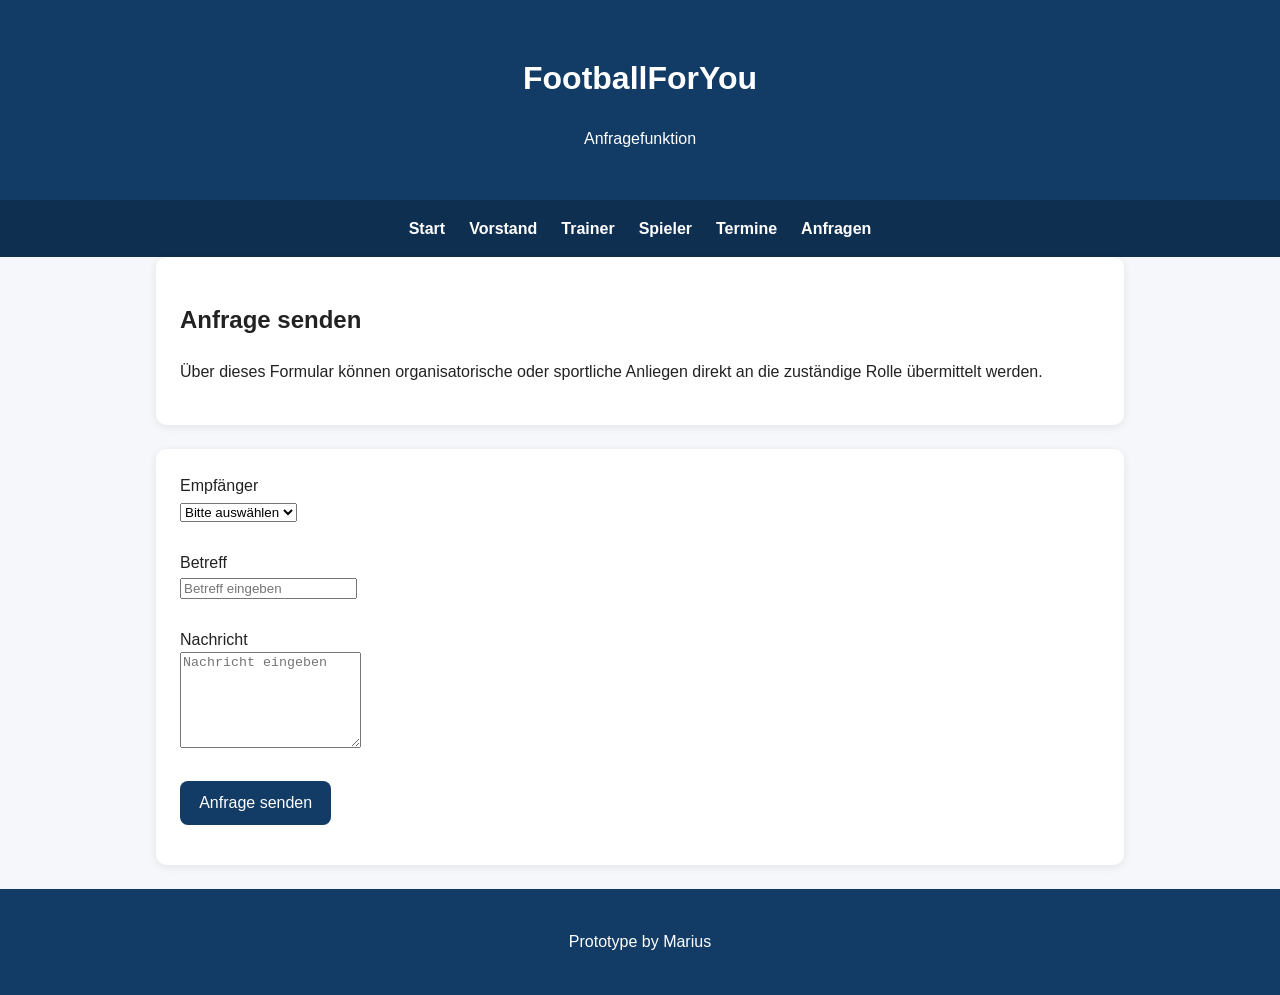
==== anfragen.html @ e30ce950 "Update anfragen.html" ====
<!DOCTYPE html>
<html lang="de">
<head>
  <meta charset="UTF-8" />
  <meta name="viewport" content="width=device-width, initial-scale=1.0" />
  <title>FootballForYou – Anfragen</title>
  <link rel="stylesheet" href="style.css" />
</head>
<body>
  <header class="site-header">
    <div class="container">
      <h1>FootballForYou</h1>
      <p>Anfragefunktion</p>
    </div>
  </header>

  <nav class="main-nav">
    <div class="container nav-container">
      <a href="index.html">Start</a>
      <a href="vorstand.html">Vorstand</a>
      <a href="trainer.html">Trainer</a>
      <a href="spieler.html">Spieler</a>
      <a href="termine.html">Termine</a>
      <a href="anfragen.html">Anfragen</a>
    </div>
  </nav>

  <main class="container">
    <section class="content-box">
      <h2>Anfrage senden</h2>
      <p>
        Über dieses Formular können organisatorische oder sportliche Anliegen direkt
        an die zuständige Rolle übermittelt werden.
      </p>
    </section>

    <section class="content-box">
      <form id="requestForm">
        <label for="empfaenger">Empfänger</label><br />
        <select id="empfaenger" name="empfaenger">
          <option value="">Bitte auswählen</option>
          <option value="vorstand">Vorstand</option>
          <option value="trainer">Trainer</option>
        </select>

        <br /><br />

        <label for="betreff">Betreff</label><br />
        <input type="text" id="betreff" name="betreff" placeholder="Betreff eingeben" />

        <br /><br />

        <label for="nachricht">Nachricht</label><br />
        <textarea
          id="nachricht"
          name="nachricht"
          rows="6"
          placeholder="Nachricht eingeben"
        ></textarea>

        <br /><br />

        <button type="button" onclick="submitRequest()">Anfrage senden</button>
        <p id="formMessage"></p>
      </form>
    </section>
  </main>

  <footer class="site-footer">
    <div class="container">
      <p>Prototype by Marius</p>
    </div>
  </footer>

  <script src="script.js"></script>
</body>
</html>
---- style.css ----
* {
  box-sizing: border-box;
}

body {
  font-family: Arial, sans-serif;
  margin: 0;
  line-height: 1.6;
  background-color: #f5f7fa;
  color: #222;
}

.container {
  width: 100%;
  max-width: 1000px;
  margin: 0 auto;
  padding: 0 1rem;
}

.site-header {
  background-color: #123b66;
  color: white;
  padding: 2rem 0;
  text-align: center;
}

.main-nav {
  background-color: #0f2f50;
}

.nav-container {
  display: flex;
  justify-content: center;
  gap: 1.5rem;
  padding: 1rem;
  flex-wrap: wrap;
}

.main-nav a {
  color: white;
  text-decoration: none;
  font-weight: bold;
}

main {
  padding-top: 2rem;
  padding-bottom: 2rem;
}

.content-box {
  background: white;
  margin-bottom: 1.5rem;
  padding: 1.5rem;
  border-radius: 10px;
  box-shadow: 0 2px 8px rgba(0, 0, 0, 0.08);
}

button {
  background-color: #123b66;
  color: white;
  border: none;
  padding: 0.8rem 1.2rem;
  border-radius: 8px;
  cursor: pointer;
  font-size: 1rem;
}

button:hover {
  opacity: 0.9;
}

.card-container {
  display: grid;
  grid-template-columns: repeat(3, 1fr);
  gap: 1rem;
}

.card {
  background-color: #eef3f8;
  padding: 1rem;
  border-radius: 10px;
}

.site-footer {
  text-align: center;
  padding: 1.5rem 0;
  background-color: #123b66;
  color: white;
}

@media (max-width: 768px) {
  .site-header {
    padding: 1.5rem 0;
  }

  .site-header h1 {
    font-size: 1.8rem;
  }

  .nav-container {
    flex-direction: column;
    align-items: center;
    gap: 0.75rem;
  }

  .content-box {
    padding: 1rem;
  }

  .card-container {
    grid-template-columns: 1fr;
  }

  button {
    width: 100%;
  }
}
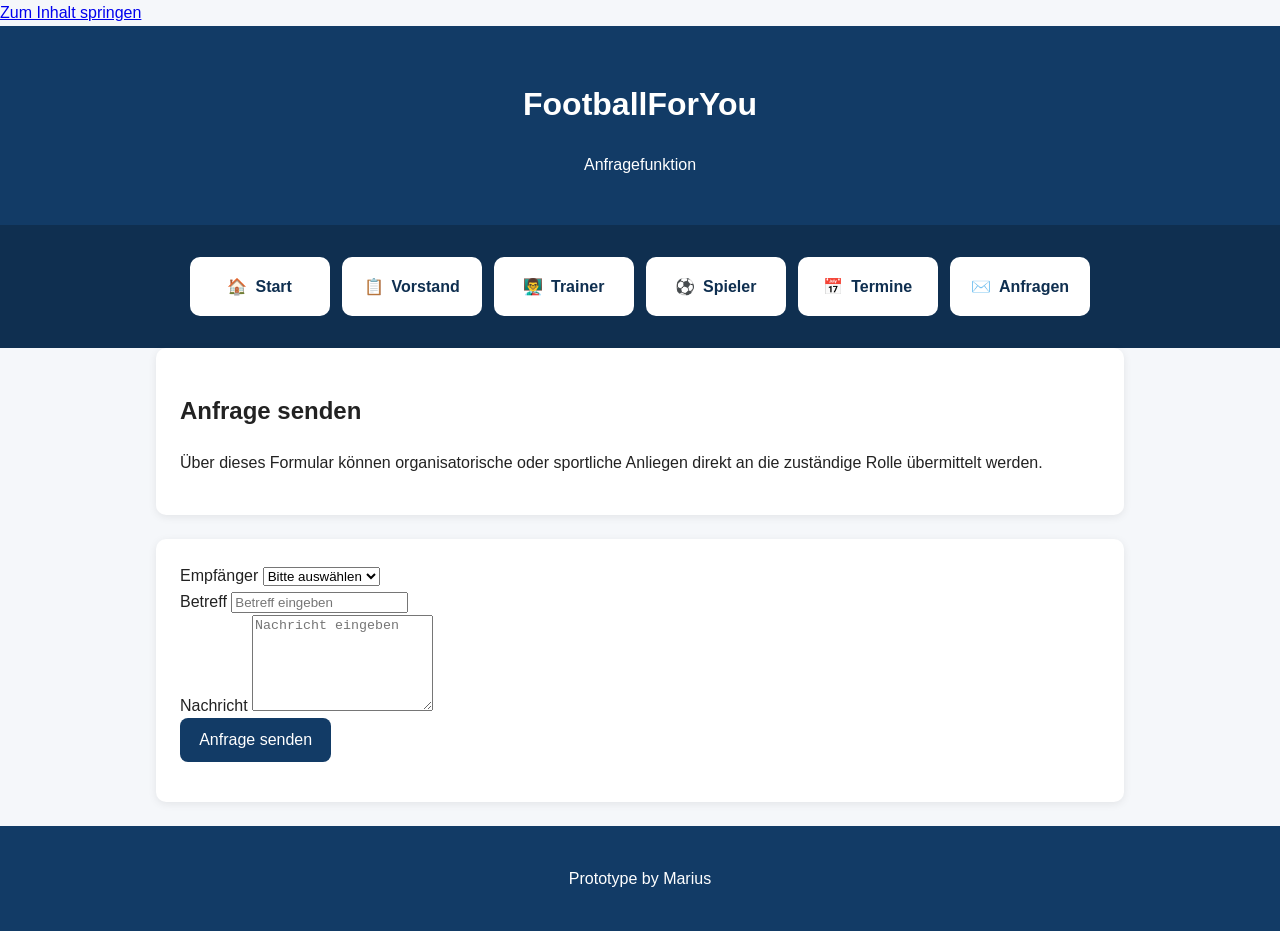
==== commit 3d8fb3b3: "Update anfragen.html" ====
--- a/anfragen.html
+++ b/anfragen.html
@@ -7,6 +7,8 @@
   <link rel="stylesheet" href="style.css" />
 </head>
 <body>
+  <a class="skip-link" href="#main-content">Zum Inhalt springen</a>
+
   <header class="site-header">
     <div class="container">
       <h1>FootballForYou</h1>
@@ -14,54 +16,59 @@
     </div>
   </header>
 
-  <nav class="main-nav">
+  <nav class="main-nav" aria-label="Hauptnavigation">
     <div class="container nav-container">
-      <a href="index.html">Start</a>
-      <a href="vorstand.html">Vorstand</a>
-      <a href="trainer.html">Trainer</a>
-      <a href="spieler.html">Spieler</a>
-      <a href="termine.html">Termine</a>
-      <a href="anfragen.html">Anfragen</a>
+      <a href="index.html" class="nav-button">🏠 <span>Start</span></a>
+      <a href="vorstand.html" class="nav-button">📋 <span>Vorstand</span></a>
+      <a href="trainer.html" class="nav-button">👨‍🏫 <span>Trainer</span></a>
+      <a href="spieler.html" class="nav-button">⚽ <span>Spieler</span></a>
+      <a href="termine.html" class="nav-button">📅 <span>Termine</span></a>
+      <a href="anfragen.html" class="nav-button active">✉️ <span>Anfragen</span></a>
     </div>
   </nav>
 
-  <main class="container">
+  <main id="main-content" class="container">
     <section class="content-box">
       <h2>Anfrage senden</h2>
       <p>
-        Über dieses Formular können organisatorische oder sportliche Anliegen direkt
-        an die zuständige Rolle übermittelt werden.
+        Über dieses Formular können organisatorische oder sportliche Anliegen
+        direkt an die zuständige Rolle übermittelt werden.
       </p>
     </section>
 
     <section class="content-box">
-      <form id="requestForm">
-        <label for="empfaenger">Empfänger</label><br />
-        <select id="empfaenger" name="empfaenger">
-          <option value="">Bitte auswählen</option>
-          <option value="vorstand">Vorstand</option>
-          <option value="trainer">Trainer</option>
-        </select>
+      <form id="requestForm" class="request-form" novalidate>
+        <div class="form-group">
+          <label for="empfaenger">Empfänger</label>
+          <select id="empfaenger" name="empfaenger">
+            <option value="">Bitte auswählen</option>
+            <option value="vorstand">Vorstand</option>
+            <option value="trainer">Trainer</option>
+          </select>
+        </div>
 
-        <br /><br />
+        <div class="form-group">
+          <label for="betreff">Betreff</label>
+          <input
+            type="text"
+            id="betreff"
+            name="betreff"
+            placeholder="Betreff eingeben"
+          />
+        </div>
 
-        <label for="betreff">Betreff</label><br />
-        <input type="text" id="betreff" name="betreff" placeholder="Betreff eingeben" />
-
-        <br /><br />
-
-        <label for="nachricht">Nachricht</label><br />
-        <textarea
-          id="nachricht"
-          name="nachricht"
-          rows="6"
-          placeholder="Nachricht eingeben"
-        ></textarea>
-
-        <br /><br />
+        <div class="form-group">
+          <label for="nachricht">Nachricht</label>
+          <textarea
+            id="nachricht"
+            name="nachricht"
+            rows="6"
+            placeholder="Nachricht eingeben"
+          ></textarea>
+        </div>
 
         <button type="button" onclick="submitRequest()">Anfrage senden</button>
-        <p id="formMessage"></p>
+        <p id="formMessage" class="info-message" aria-live="polite"></p>
       </form>
     </section>
   </main>
--- a/style.css
+++ b/style.css
@@ -26,20 +26,41 @@
 
 .main-nav {
   background-color: #0f2f50;
+  padding: 1rem 0;
 }
 
 .nav-container {
   display: flex;
   justify-content: center;
-  gap: 1.5rem;
+  gap: 0.75rem;
   padding: 1rem;
   flex-wrap: wrap;
 }
 
-.main-nav a {
-  color: white;
+.nav-button {
+  display: flex;
+  align-items: center;
+  gap: 0.5rem;
+  background-color: #ffffff;
+  color: #0f2f50;
   text-decoration: none;
   font-weight: bold;
+  padding: 0.9rem 1.2rem;
+  border-radius: 10px;
+  min-width: 140px;
+  justify-content: center;
+  border: 2px solid transparent;
+  transition: 0.2s ease;
+}
+
+.nav-button:hover {
+  background-color: #eaf1f8;
+  border-color: #123b66;
+}
+
+.nav-button:focus {
+  outline: 3px solid #ffbf47;
+  outline-offset: 2px;
 }
 
 main {
@@ -99,8 +120,12 @@
 
   .nav-container {
     flex-direction: column;
-    align-items: center;
+    align-items: stretch;
     gap: 0.75rem;
+  }
+
+  .nav-button {
+    width: 100%;
   }
 
   .content-box {
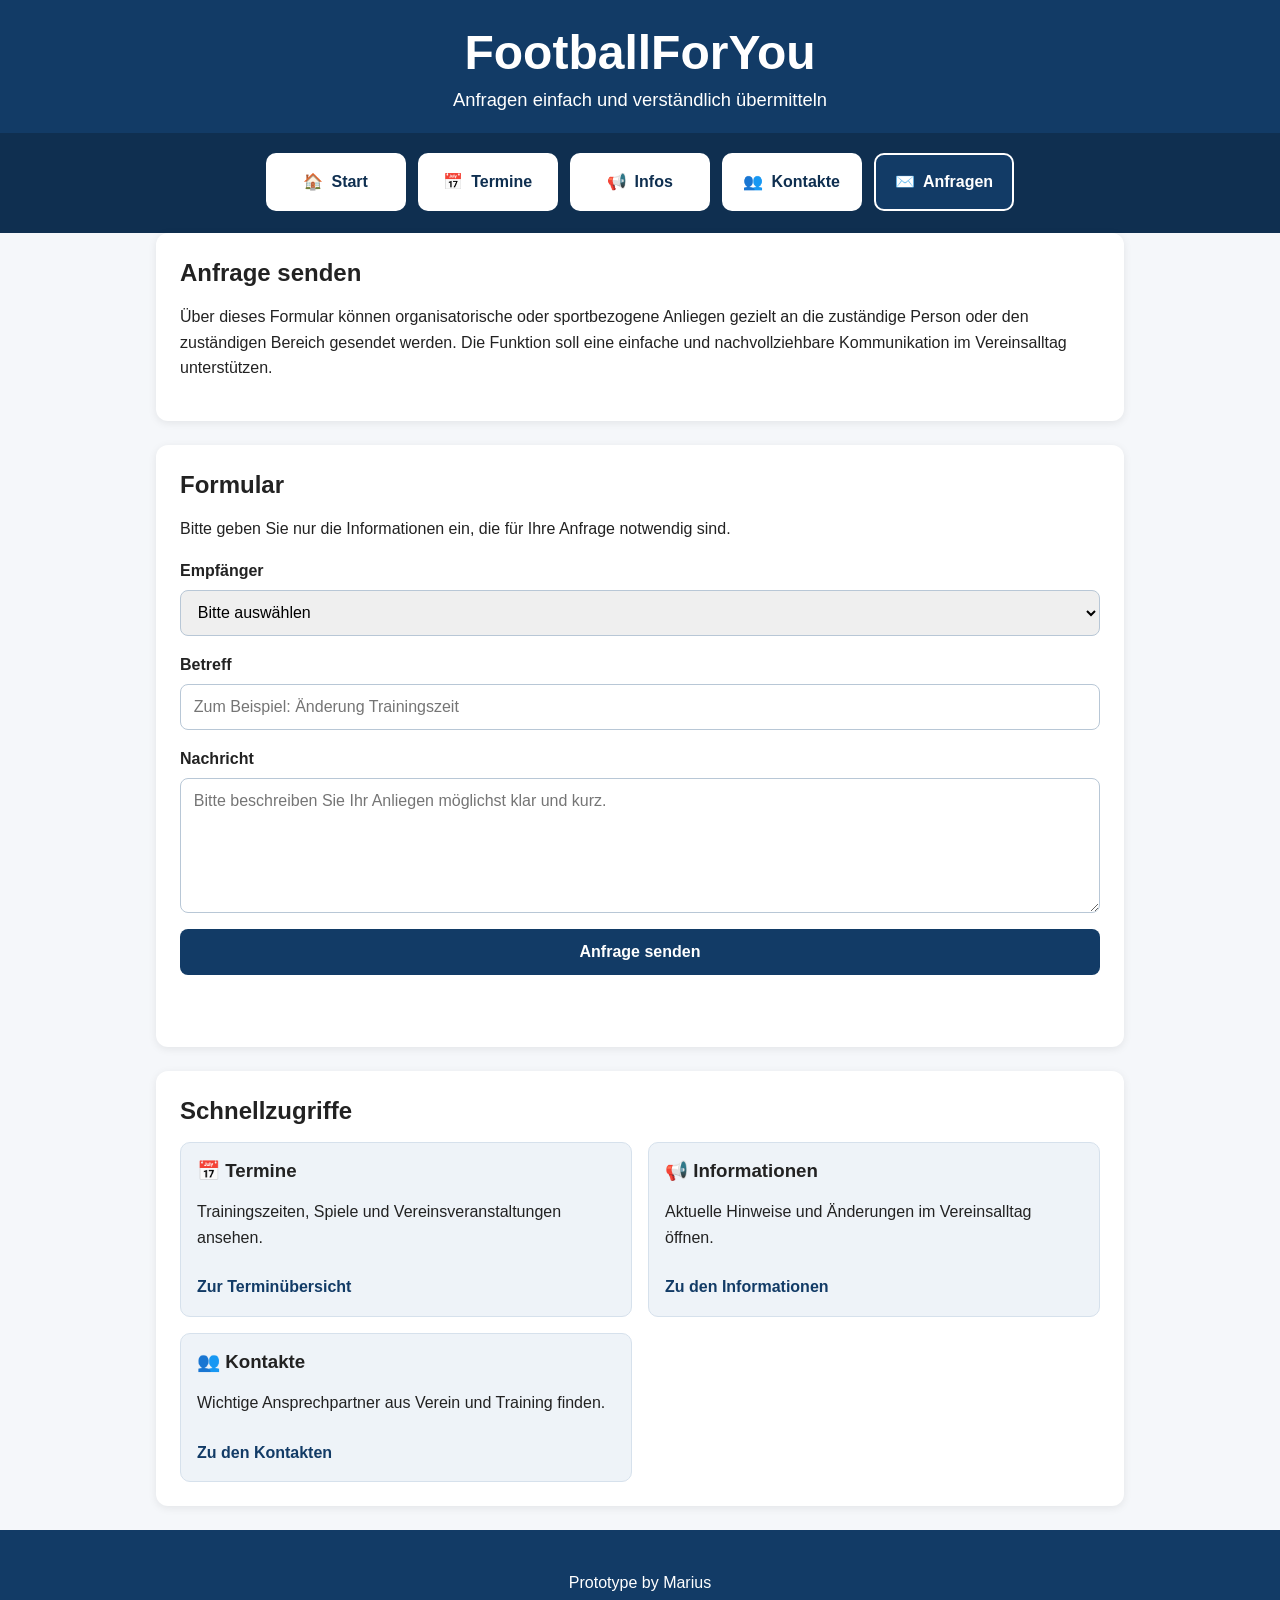
==== commit e63cb41d: "Update anfragen.html" ====
--- a/anfragen.html
+++ b/anfragen.html
@@ -12,17 +12,16 @@
   <header class="site-header">
     <div class="container">
       <h1>FootballForYou</h1>
-      <p>Anfragefunktion</p>
+      <p>Anfragen einfach und verständlich übermitteln</p>
     </div>
   </header>
 
   <nav class="main-nav" aria-label="Hauptnavigation">
     <div class="container nav-container">
       <a href="index.html" class="nav-button">🏠 <span>Start</span></a>
-      <a href="vorstand.html" class="nav-button">📋 <span>Vorstand</span></a>
-      <a href="trainer.html" class="nav-button">👨‍🏫 <span>Trainer</span></a>
-      <a href="spieler.html" class="nav-button">⚽ <span>Spieler</span></a>
       <a href="termine.html" class="nav-button">📅 <span>Termine</span></a>
+      <a href="infos.html" class="nav-button">📢 <span>Infos</span></a>
+      <a href="kontakte.html" class="nav-button">👥 <span>Kontakte</span></a>
       <a href="anfragen.html" class="nav-button active">✉️ <span>Anfragen</span></a>
     </div>
   </nav>
@@ -31,12 +30,19 @@
     <section class="content-box">
       <h2>Anfrage senden</h2>
       <p>
-        Über dieses Formular können organisatorische oder sportliche Anliegen
-        direkt an die zuständige Rolle übermittelt werden.
+        Über dieses Formular können organisatorische oder sportbezogene Anliegen
+        gezielt an die zuständige Person oder den zuständigen Bereich gesendet werden.
+        Die Funktion soll eine einfache und nachvollziehbare Kommunikation im
+        Vereinsalltag unterstützen.
       </p>
     </section>
 
     <section class="content-box">
+      <h2>Formular</h2>
+      <p>
+        Bitte geben Sie nur die Informationen ein, die für Ihre Anfrage notwendig sind.
+      </p>
+
       <form id="requestForm" class="request-form" novalidate>
         <div class="form-group">
           <label for="empfaenger">Empfänger</label>
@@ -53,7 +59,7 @@
             type="text"
             id="betreff"
             name="betreff"
-            placeholder="Betreff eingeben"
+            placeholder="Zum Beispiel: Änderung Trainingszeit"
           />
         </div>
 
@@ -63,13 +69,34 @@
             id="nachricht"
             name="nachricht"
             rows="6"
-            placeholder="Nachricht eingeben"
+            placeholder="Bitte beschreiben Sie Ihr Anliegen möglichst klar und kurz."
           ></textarea>
         </div>
 
         <button type="button" onclick="submitRequest()">Anfrage senden</button>
         <p id="formMessage" class="info-message" aria-live="polite"></p>
       </form>
+    </section>
+
+    <section class="content-box">
+      <h2>Schnellzugriffe</h2>
+      <div class="card-container">
+        <div class="card">
+          <h3>📅 Termine</h3>
+          <p>Trainingszeiten, Spiele und Vereinsveranstaltungen ansehen.</p>
+          <a class="inline-link" href="termine.html">Zur Terminübersicht</a>
+        </div>
+        <div class="card">
+          <h3>📢 Informationen</h3>
+          <p>Aktuelle Hinweise und Änderungen im Vereinsalltag öffnen.</p>
+          <a class="inline-link" href="infos.html">Zu den Informationen</a>
+        </div>
+        <div class="card">
+          <h3>👥 Kontakte</h3>
+          <p>Wichtige Ansprechpartner aus Verein und Training finden.</p>
+          <a class="inline-link" href="kontakte.html">Zu den Kontakten</a>
+        </div>
+      </div>
     </section>
   </main>
 
--- a/style.css
+++ b/style.css
@@ -17,27 +17,59 @@
   padding: 0 1rem;
 }
 
+.skip-link {
+  position: absolute;
+  left: -9999px;
+  top: auto;
+}
+
+.skip-link:focus {
+  left: 1rem;
+  top: 1rem;
+  background: #ffbf47;
+  color: #000;
+  padding: 0.75rem 1rem;
+  border-radius: 8px;
+  z-index: 1000;
+  text-decoration: none;
+  font-weight: bold;
+}
+
 .site-header {
   background-color: #123b66;
   color: white;
-  padding: 2rem 0;
+  padding: 1.5rem 0 1.25rem;
   text-align: center;
+}
+
+.site-header h1 {
+  margin-top: 0;
+  margin-bottom: 0.35rem;
+  font-size: 3rem;
+  line-height: 1.2;
+}
+
+.site-header p {
+  margin: 0;
+  font-size: 1.15rem;
+  line-height: 1.4;
 }
 
 .main-nav {
   background-color: #0f2f50;
-  padding: 1rem 0;
+  padding: 0.5rem 0 0.85rem;
 }
 
 .nav-container {
   display: flex;
   justify-content: center;
   gap: 0.75rem;
-  padding: 1rem;
+  padding: 0.75rem 1rem 0.5rem;
   flex-wrap: wrap;
 }
 
-.nav-button {
+.nav-button,
+.nav-button:visited {
   display: flex;
   align-items: center;
   gap: 0.5rem;
@@ -58,13 +90,26 @@
   border-color: #123b66;
 }
 
-.nav-button:focus {
+.nav-button:active {
+  background-color: #d9e6f2;
+  border-color: #123b66;
+  color: #0f2f50;
+}
+
+.nav-button:focus,
+.nav-button:focus-visible {
   outline: 3px solid #ffbf47;
   outline-offset: 2px;
 }
 
+.nav-button.active {
+  background-color: #123b66;
+  color: #ffffff;
+  border-color: #ffffff;
+}
+
 main {
-  padding-top: 2rem;
+  padding-top: 1.5rem;
   padding-bottom: 2rem;
 }
 
@@ -72,27 +117,40 @@
   background: white;
   margin-bottom: 1.5rem;
   padding: 1.5rem;
-  border-radius: 10px;
+  border-radius: 12px;
   box-shadow: 0 2px 8px rgba(0, 0, 0, 0.08);
+}
+
+.content-box h2 {
+  margin-top: 0;
+  margin-bottom: 1rem;
+  line-height: 1.3;
 }
 
 button {
   background-color: #123b66;
   color: white;
   border: none;
-  padding: 0.8rem 1.2rem;
+  padding: 0.85rem 1.2rem;
   border-radius: 8px;
   cursor: pointer;
   font-size: 1rem;
+  font-weight: bold;
 }
 
 button:hover {
-  opacity: 0.9;
+  opacity: 0.95;
+}
+
+button:focus,
+button:focus-visible {
+  outline: 3px solid #ffbf47;
+  outline-offset: 2px;
 }
 
 .card-container {
   display: grid;
-  grid-template-columns: repeat(3, 1fr);
+  grid-template-columns: repeat(2, 1fr);
   gap: 1rem;
 }
 
@@ -100,6 +158,129 @@
   background-color: #eef3f8;
   padding: 1rem;
   border-radius: 10px;
+  border: 1px solid #d6e1ec;
+}
+
+.card h3 {
+  margin-top: 0;
+  margin-bottom: 0.75rem;
+  line-height: 1.3;
+}
+
+.inline-link,
+.action-link {
+  display: inline-block;
+  margin-top: 0.5rem;
+  color: #123b66;
+  font-weight: bold;
+  text-decoration: none;
+}
+
+.inline-link:hover,
+.action-link:hover {
+  text-decoration: underline;
+}
+
+.button-link,
+.button-link:visited {
+  display: inline-block;
+  margin-top: 0.5rem;
+  background-color: #123b66;
+  color: #ffffff;
+  text-decoration: none;
+  padding: 0.85rem 1.2rem;
+  border-radius: 8px;
+  font-weight: bold;
+}
+
+.button-link:hover {
+  background-color: #163258;
+  text-decoration: none;
+}
+
+.button-link:focus,
+.button-link:focus-visible {
+  outline: 3px solid #ffbf47;
+  outline-offset: 2px;
+}
+
+.info-list {
+  padding-left: 1.2rem;
+  margin-bottom: 0;
+}
+
+.info-message {
+  margin-top: 1rem;
+  font-weight: bold;
+}
+
+.request-form {
+  display: flex;
+  flex-direction: column;
+  gap: 1rem;
+}
+
+.form-group {
+  display: flex;
+  flex-direction: column;
+  gap: 0.4rem;
+}
+
+label {
+  font-weight: bold;
+}
+
+input,
+select,
+textarea {
+  width: 100%;
+  padding: 0.8rem;
+  border: 1px solid #b8c7d6;
+  border-radius: 8px;
+  font-size: 1rem;
+  font-family: Arial, sans-serif;
+}
+
+input:focus,
+select:focus,
+textarea:focus {
+  outline: 3px solid #ffbf47;
+  outline-offset: 1px;
+  border-color: #123b66;
+}
+
+.filter-buttons {
+  display: flex;
+  gap: 0.75rem;
+  flex-wrap: wrap;
+}
+
+.filter-button {
+  background-color: #eaf1f8;
+  color: #123b66;
+  border: 2px solid #123b66;
+}
+
+.filter-button.active-filter {
+  background-color: #123b66;
+  color: #ffffff;
+}
+
+.appointment-list {
+  display: grid;
+  gap: 1rem;
+}
+
+.appointment-item {
+  background-color: #eef3f8;
+  padding: 1rem;
+  border-radius: 10px;
+  border: 1px solid #d6e1ec;
+}
+
+.appointment-item h3 {
+  margin-top: 0;
+  margin-bottom: 0.5rem;
 }
 
 .site-footer {
@@ -111,11 +292,15 @@
 
 @media (max-width: 768px) {
   .site-header {
-    padding: 1.5rem 0;
+    padding: 1.25rem 0 1rem;
   }
 
   .site-header h1 {
-    font-size: 1.8rem;
+    font-size: 2.2rem;
+  }
+
+  .site-header p {
+    font-size: 1rem;
   }
 
   .nav-container {
@@ -136,7 +321,14 @@
     grid-template-columns: 1fr;
   }
 
-  button {
+  .filter-buttons {
+    flex-direction: column;
+  }
+
+  button,
+  .filter-button,
+  .button-link {
     width: 100%;
-  }
-}
+    text-align: center;
+  }
+}
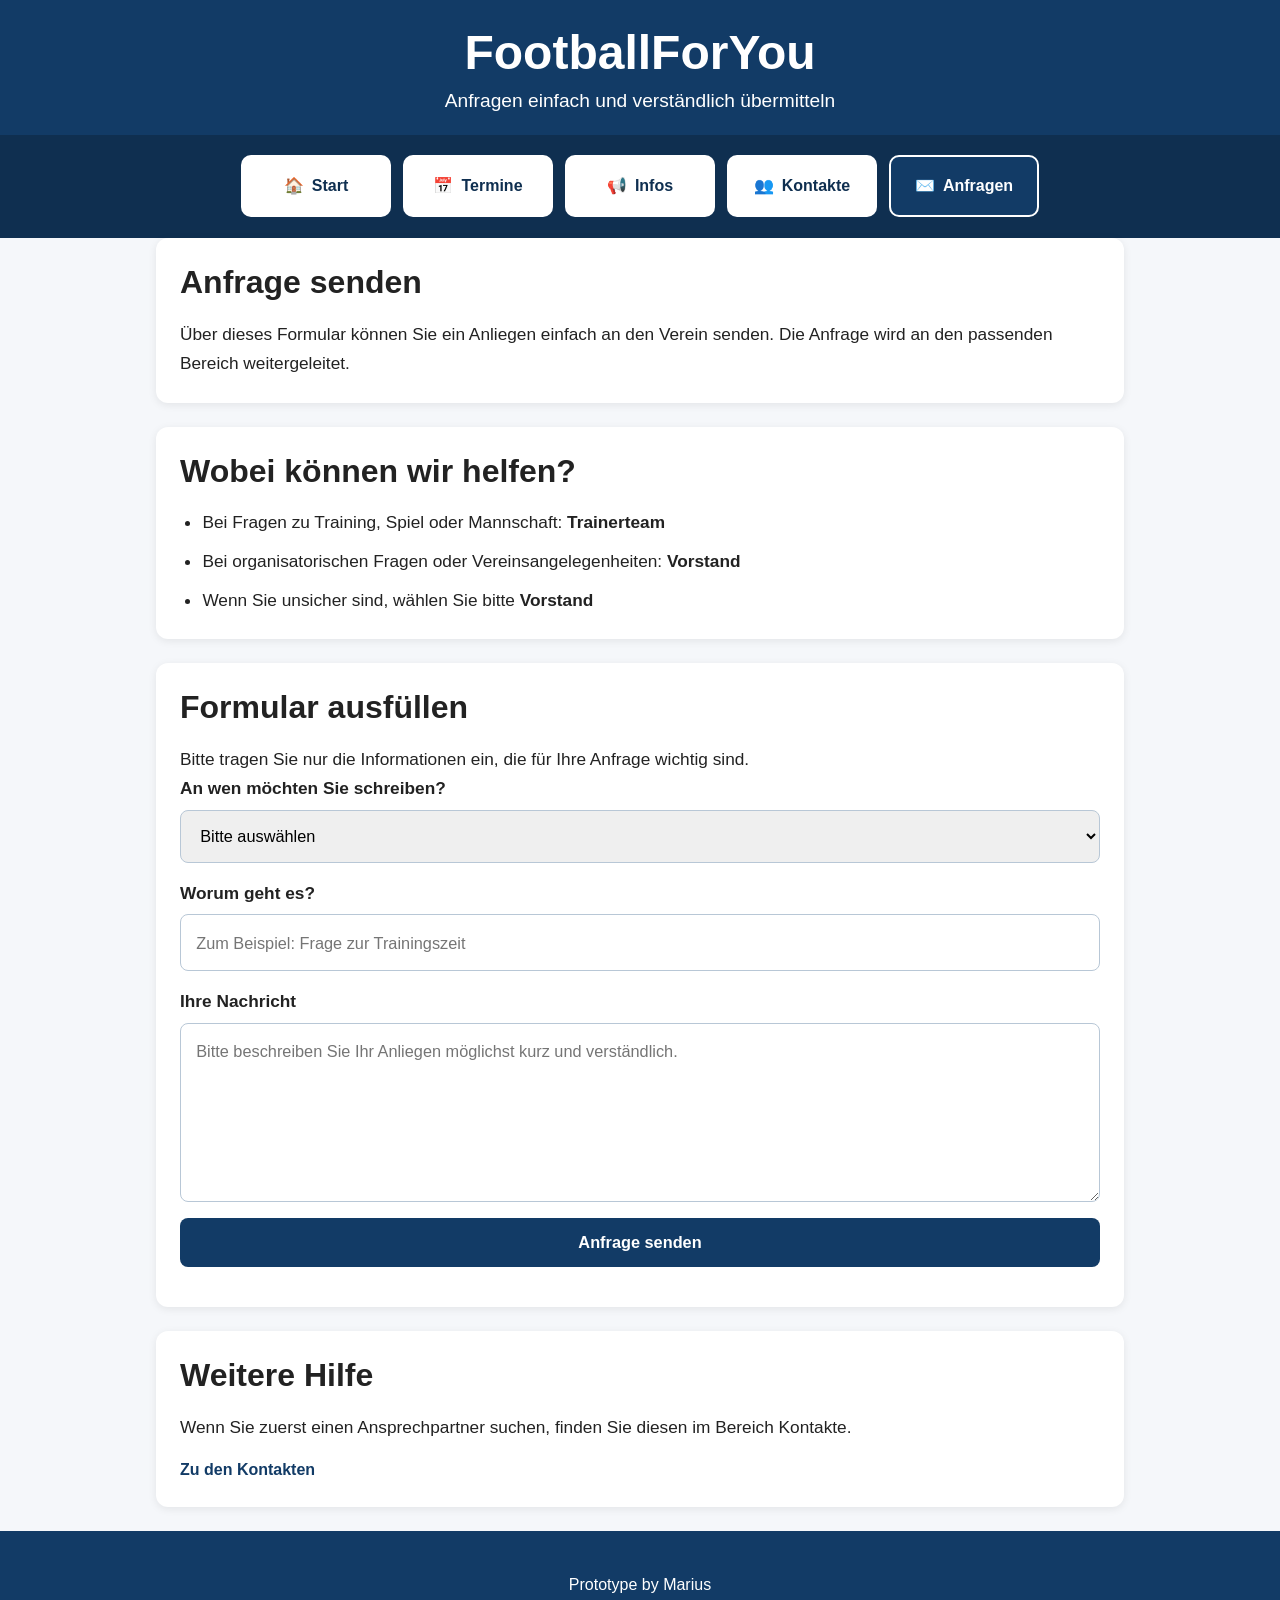
==== commit 2d732e4c: "Update anfragen.html" ====
--- a/anfragen.html
+++ b/anfragen.html
@@ -30,46 +30,53 @@
     <section class="content-box">
       <h2>Anfrage senden</h2>
       <p>
-        Über dieses Formular können organisatorische oder sportbezogene Anliegen
-        gezielt an die zuständige Person oder den zuständigen Bereich gesendet werden.
-        Die Funktion soll eine einfache und nachvollziehbare Kommunikation im
-        Vereinsalltag unterstützen.
+        Über dieses Formular können Sie ein Anliegen einfach an den Verein senden.
+        Die Anfrage wird an den passenden Bereich weitergeleitet.
       </p>
     </section>
 
     <section class="content-box">
-      <h2>Formular</h2>
+      <h2>Wobei können wir helfen?</h2>
+      <ul class="info-list">
+        <li>Bei Fragen zu Training, Spiel oder Mannschaft: <strong>Trainerteam</strong></li>
+        <li>Bei organisatorischen Fragen oder Vereinsangelegenheiten: <strong>Vorstand</strong></li>
+        <li>Wenn Sie unsicher sind, wählen Sie bitte <strong>Vorstand</strong></li>
+      </ul>
+    </section>
+
+    <section class="content-box">
+      <h2>Formular ausfüllen</h2>
       <p>
-        Bitte geben Sie nur die Informationen ein, die für Ihre Anfrage notwendig sind.
+        Bitte tragen Sie nur die Informationen ein, die für Ihre Anfrage wichtig sind.
       </p>
 
       <form id="requestForm" class="request-form" novalidate>
         <div class="form-group">
-          <label for="empfaenger">Empfänger</label>
+          <label for="empfaenger">An wen möchten Sie schreiben?</label>
           <select id="empfaenger" name="empfaenger">
             <option value="">Bitte auswählen</option>
             <option value="vorstand">Vorstand</option>
-            <option value="trainer">Trainer</option>
+            <option value="trainer">Trainerteam</option>
           </select>
         </div>
 
         <div class="form-group">
-          <label for="betreff">Betreff</label>
+          <label for="betreff">Worum geht es?</label>
           <input
             type="text"
             id="betreff"
             name="betreff"
-            placeholder="Zum Beispiel: Änderung Trainingszeit"
+            placeholder="Zum Beispiel: Frage zur Trainingszeit"
           />
         </div>
 
         <div class="form-group">
-          <label for="nachricht">Nachricht</label>
+          <label for="nachricht">Ihre Nachricht</label>
           <textarea
             id="nachricht"
             name="nachricht"
             rows="6"
-            placeholder="Bitte beschreiben Sie Ihr Anliegen möglichst klar und kurz."
+            placeholder="Bitte beschreiben Sie Ihr Anliegen möglichst kurz und verständlich."
           ></textarea>
         </div>
 
@@ -79,24 +86,11 @@
     </section>
 
     <section class="content-box">
-      <h2>Schnellzugriffe</h2>
-      <div class="card-container">
-        <div class="card">
-          <h3>📅 Termine</h3>
-          <p>Trainingszeiten, Spiele und Vereinsveranstaltungen ansehen.</p>
-          <a class="inline-link" href="termine.html">Zur Terminübersicht</a>
-        </div>
-        <div class="card">
-          <h3>📢 Informationen</h3>
-          <p>Aktuelle Hinweise und Änderungen im Vereinsalltag öffnen.</p>
-          <a class="inline-link" href="infos.html">Zu den Informationen</a>
-        </div>
-        <div class="card">
-          <h3>👥 Kontakte</h3>
-          <p>Wichtige Ansprechpartner aus Verein und Training finden.</p>
-          <a class="inline-link" href="kontakte.html">Zu den Kontakten</a>
-        </div>
-      </div>
+      <h2>Weitere Hilfe</h2>
+      <p>
+        Wenn Sie zuerst einen Ansprechpartner suchen, finden Sie diesen im Bereich Kontakte.
+      </p>
+      <a class="inline-link" href="kontakte.html">Zu den Kontakten</a>
     </section>
   </main>
 
--- a/style.css
+++ b/style.css
@@ -5,7 +5,7 @@
 body {
   font-family: Arial, sans-serif;
   margin: 0;
-  line-height: 1.6;
+  line-height: 1.7;
   background-color: #f5f7fa;
   color: #222;
 }
@@ -51,8 +51,8 @@
 
 .site-header p {
   margin: 0;
-  font-size: 1.15rem;
-  line-height: 1.4;
+  font-size: 1.2rem;
+  line-height: 1.45;
 }
 
 .main-nav {
@@ -77,9 +77,9 @@
   color: #0f2f50;
   text-decoration: none;
   font-weight: bold;
-  padding: 0.9rem 1.2rem;
+  padding: 0.95rem 1.25rem;
   border-radius: 10px;
-  min-width: 140px;
+  min-width: 150px;
   justify-content: center;
   border: 2px solid transparent;
   transition: 0.2s ease;
@@ -125,16 +125,23 @@
   margin-top: 0;
   margin-bottom: 1rem;
   line-height: 1.3;
+  font-size: 2rem;
+}
+
+.content-box p {
+  margin-top: 0;
+  margin-bottom: 0;
+  font-size: 1.08rem;
 }
 
 button {
   background-color: #123b66;
   color: white;
   border: none;
-  padding: 0.85rem 1.2rem;
+  padding: 0.95rem 1.25rem;
   border-radius: 8px;
   cursor: pointer;
-  font-size: 1rem;
+  font-size: 1.02rem;
   font-weight: bold;
 }
 
@@ -156,21 +163,28 @@
 
 .card {
   background-color: #eef3f8;
-  padding: 1rem;
-  border-radius: 10px;
+  padding: 1.15rem;
+  border-radius: 12px;
   border: 1px solid #d6e1ec;
+  min-height: 160px;
 }
 
 .card h3 {
   margin-top: 0;
   margin-bottom: 0.75rem;
   line-height: 1.3;
+  font-size: 1.3rem;
+}
+
+.card p {
+  margin: 0;
+  font-size: 1.05rem;
 }
 
 .inline-link,
 .action-link {
   display: inline-block;
-  margin-top: 0.5rem;
+  margin-top: 0.85rem;
   color: #123b66;
   font-weight: bold;
   text-decoration: none;
@@ -179,6 +193,15 @@
 .inline-link:hover,
 .action-link:hover {
   text-decoration: underline;
+}
+
+.inline-link:focus,
+.inline-link:focus-visible,
+.action-link:focus,
+.action-link:focus-visible {
+  outline: 3px solid #ffbf47;
+  outline-offset: 2px;
+  border-radius: 4px;
 }
 
 .button-link,
@@ -188,7 +211,7 @@
   background-color: #123b66;
   color: #ffffff;
   text-decoration: none;
-  padding: 0.85rem 1.2rem;
+  padding: 0.95rem 1.25rem;
   border-radius: 8px;
   font-weight: bold;
 }
@@ -205,13 +228,23 @@
 }
 
 .info-list {
-  padding-left: 1.2rem;
+  padding-left: 1.4rem;
+  margin: 0;
+}
+
+.info-list li {
+  margin-bottom: 0.6rem;
+  font-size: 1.08rem;
+}
+
+.info-list li:last-child {
   margin-bottom: 0;
 }
 
 .info-message {
   margin-top: 1rem;
   font-weight: bold;
+  font-size: 1.05rem;
 }
 
 .request-form {
@@ -228,17 +261,19 @@
 
 label {
   font-weight: bold;
+  font-size: 1.08rem;
 }
 
 input,
 select,
 textarea {
   width: 100%;
-  padding: 0.8rem;
+  padding: 0.95rem;
   border: 1px solid #b8c7d6;
   border-radius: 8px;
-  font-size: 1rem;
+  font-size: 1.02rem;
   font-family: Arial, sans-serif;
+  line-height: 1.5;
 }
 
 input:focus,
@@ -249,22 +284,63 @@
   border-color: #123b66;
 }
 
+/* Filter */
+
+.filter-help {
+  margin-bottom: 0.75rem;
+  font-size: 1.05rem;
+}
+
+.filter-status {
+  display: inline-block;
+  margin-top: 0;
+  margin-bottom: 1rem;
+  padding: 0.8rem 1rem;
+  background-color: #eef3f8;
+  border: 2px solid #d6e1ec;
+  border-radius: 10px;
+  font-weight: bold;
+  color: #123b66;
+  font-size: 1.05rem;
+}
+
 .filter-buttons {
   display: flex;
-  gap: 0.75rem;
+  gap: 0.9rem;
   flex-wrap: wrap;
 }
 
 .filter-button {
+  background-color: #f5f7fa;
+  color: #123b66;
+  border: 3px solid #123b66;
+  padding: 1rem 1.4rem;
+  border-radius: 14px;
+  font-size: 1.05rem;
+  font-weight: bold;
+  min-width: 180px;
+  text-align: center;
+}
+
+.filter-button:hover {
   background-color: #eaf1f8;
-  color: #123b66;
-  border: 2px solid #123b66;
+  opacity: 1;
 }
 
 .filter-button.active-filter {
   background-color: #123b66;
   color: #ffffff;
-}
+  border-color: #123b66;
+  box-shadow: 0 0 0 4px #ffbf47;
+}
+
+.filter-button:focus,
+.filter-button:focus-visible {
+  outline: 3px solid #ffbf47;
+  outline-offset: 3px;
+}
+
+/* Terminliste */
 
 .appointment-list {
   display: grid;
@@ -273,14 +349,25 @@
 
 .appointment-item {
   background-color: #eef3f8;
-  padding: 1rem;
-  border-radius: 10px;
+  padding: 1.25rem 1.25rem 1.2rem;
+  border-radius: 12px;
   border: 1px solid #d6e1ec;
+  border-left: 8px solid #123b66;
 }
 
 .appointment-item h3 {
   margin-top: 0;
-  margin-bottom: 0.5rem;
+  margin-bottom: 0.55rem;
+  font-size: 1.38rem;
+  line-height: 1.35;
+  color: #123b66;
+}
+
+.appointment-item p {
+  margin: 0;
+  font-size: 1.1rem;
+  line-height: 1.55;
+  color: #222;
 }
 
 .site-footer {
@@ -311,24 +398,49 @@
 
   .nav-button {
     width: 100%;
+    min-width: 0;
   }
 
   .content-box {
     padding: 1rem;
   }
 
+  .content-box h2 {
+    font-size: 1.75rem;
+  }
+
   .card-container {
     grid-template-columns: 1fr;
   }
 
+  .card {
+    min-height: auto;
+  }
+
   .filter-buttons {
     flex-direction: column;
   }
 
+  .filter-button {
+    width: 100%;
+    min-width: 0;
+  }
+
   button,
-  .filter-button,
   .button-link {
     width: 100%;
     text-align: center;
   }
-}
+
+  .appointment-item {
+    padding: 1rem;
+  }
+
+  .appointment-item h3 {
+    font-size: 1.2rem;
+  }
+
+  .appointment-item p {
+    font-size: 1rem;
+  }
+}
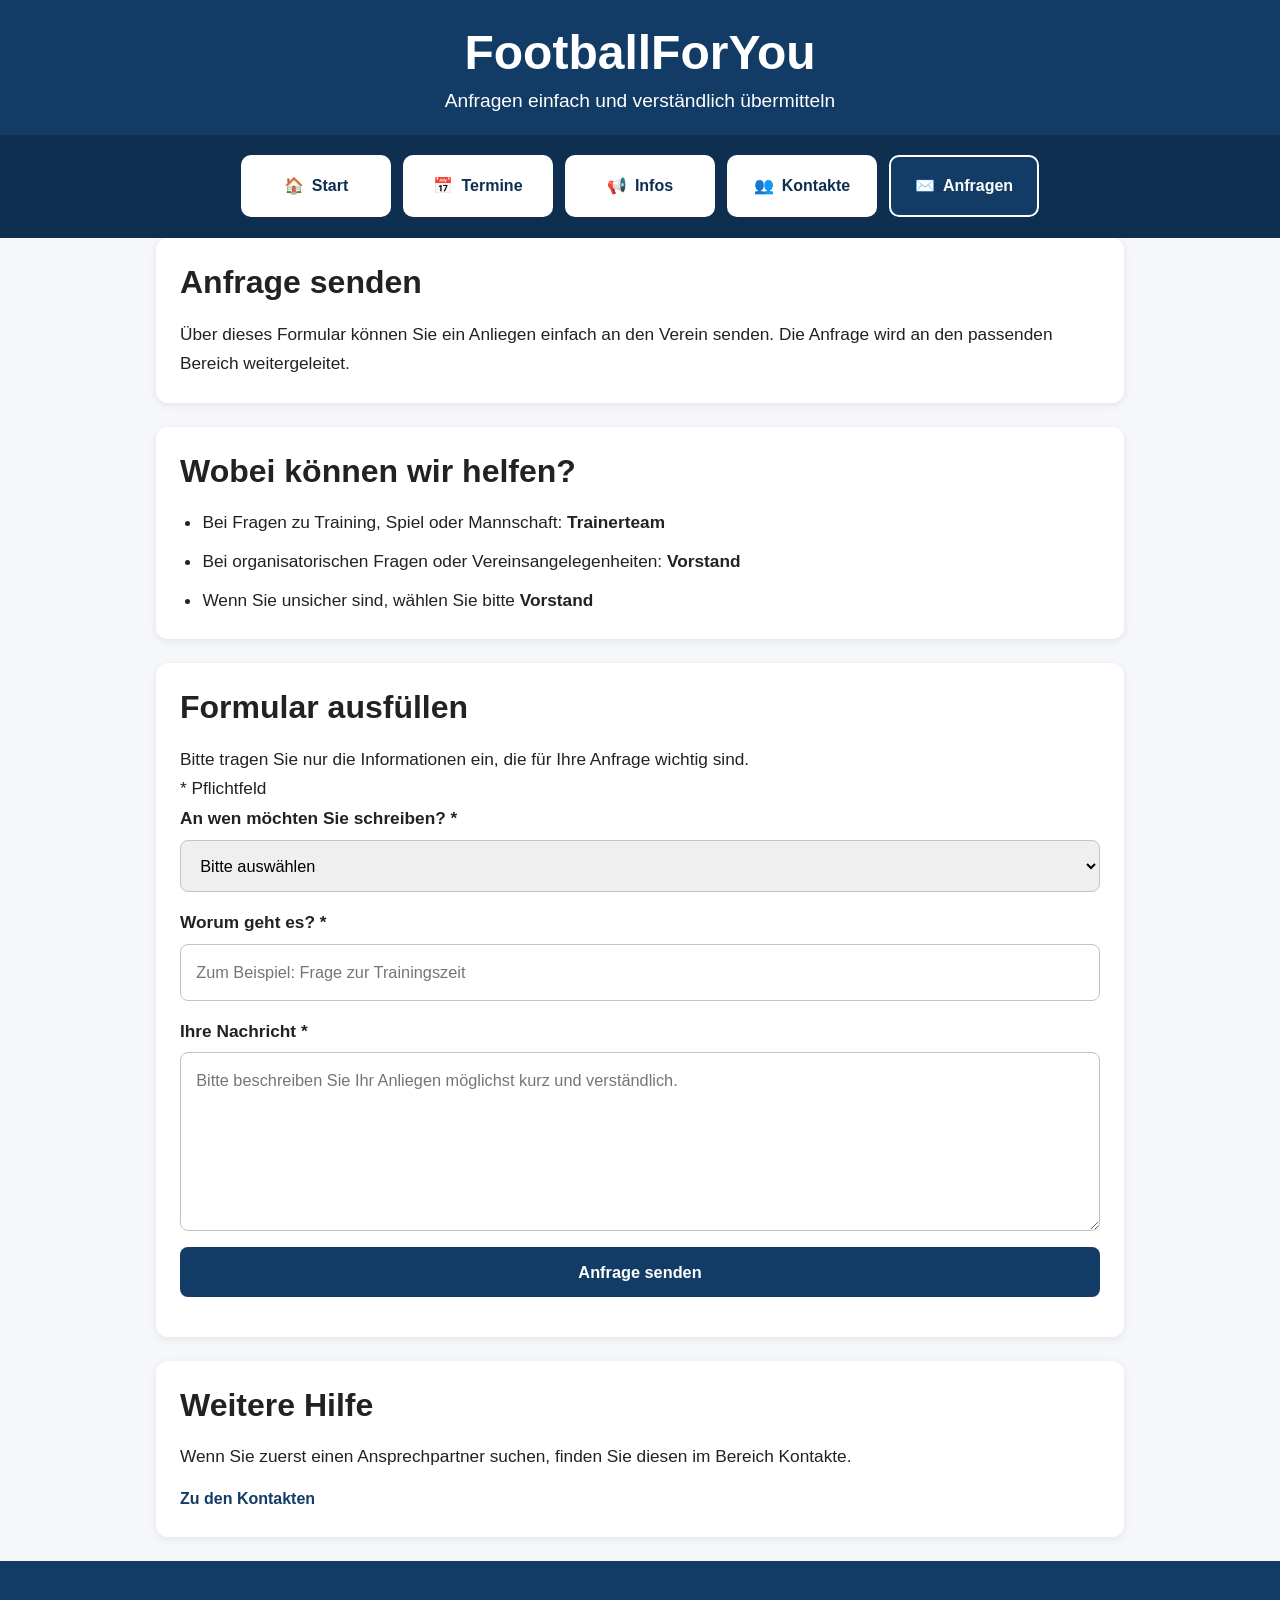
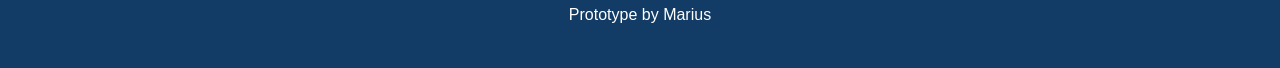
==== commit 28e95c53: "Update anfragen.html" ====
--- a/anfragen.html
+++ b/anfragen.html
@@ -49,11 +49,12 @@
       <p>
         Bitte tragen Sie nur die Informationen ein, die für Ihre Anfrage wichtig sind.
       </p>
+      <p class="form-note"><span class="required-marker">*</span> Pflichtfeld</p>
 
       <form id="requestForm" class="request-form" novalidate>
         <div class="form-group">
-          <label for="empfaenger">An wen möchten Sie schreiben?</label>
-          <select id="empfaenger" name="empfaenger">
+          <label for="empfaenger">An wen möchten Sie schreiben? <span class="required-marker">*</span></label>
+          <select id="empfaenger" name="empfaenger" aria-required="true">
             <option value="">Bitte auswählen</option>
             <option value="vorstand">Vorstand</option>
             <option value="trainer">Trainerteam</option>
@@ -61,22 +62,24 @@
         </div>
 
         <div class="form-group">
-          <label for="betreff">Worum geht es?</label>
+          <label for="betreff">Worum geht es? <span class="required-marker">*</span></label>
           <input
             type="text"
             id="betreff"
             name="betreff"
             placeholder="Zum Beispiel: Frage zur Trainingszeit"
+            aria-required="true"
           />
         </div>
 
         <div class="form-group">
-          <label for="nachricht">Ihre Nachricht</label>
+          <label for="nachricht">Ihre Nachricht <span class="required-marker">*</span></label>
           <textarea
             id="nachricht"
             name="nachricht"
             rows="6"
             placeholder="Bitte beschreiben Sie Ihr Anliegen möglichst kurz und verständlich."
+            aria-required="true"
           ></textarea>
         </div>
 
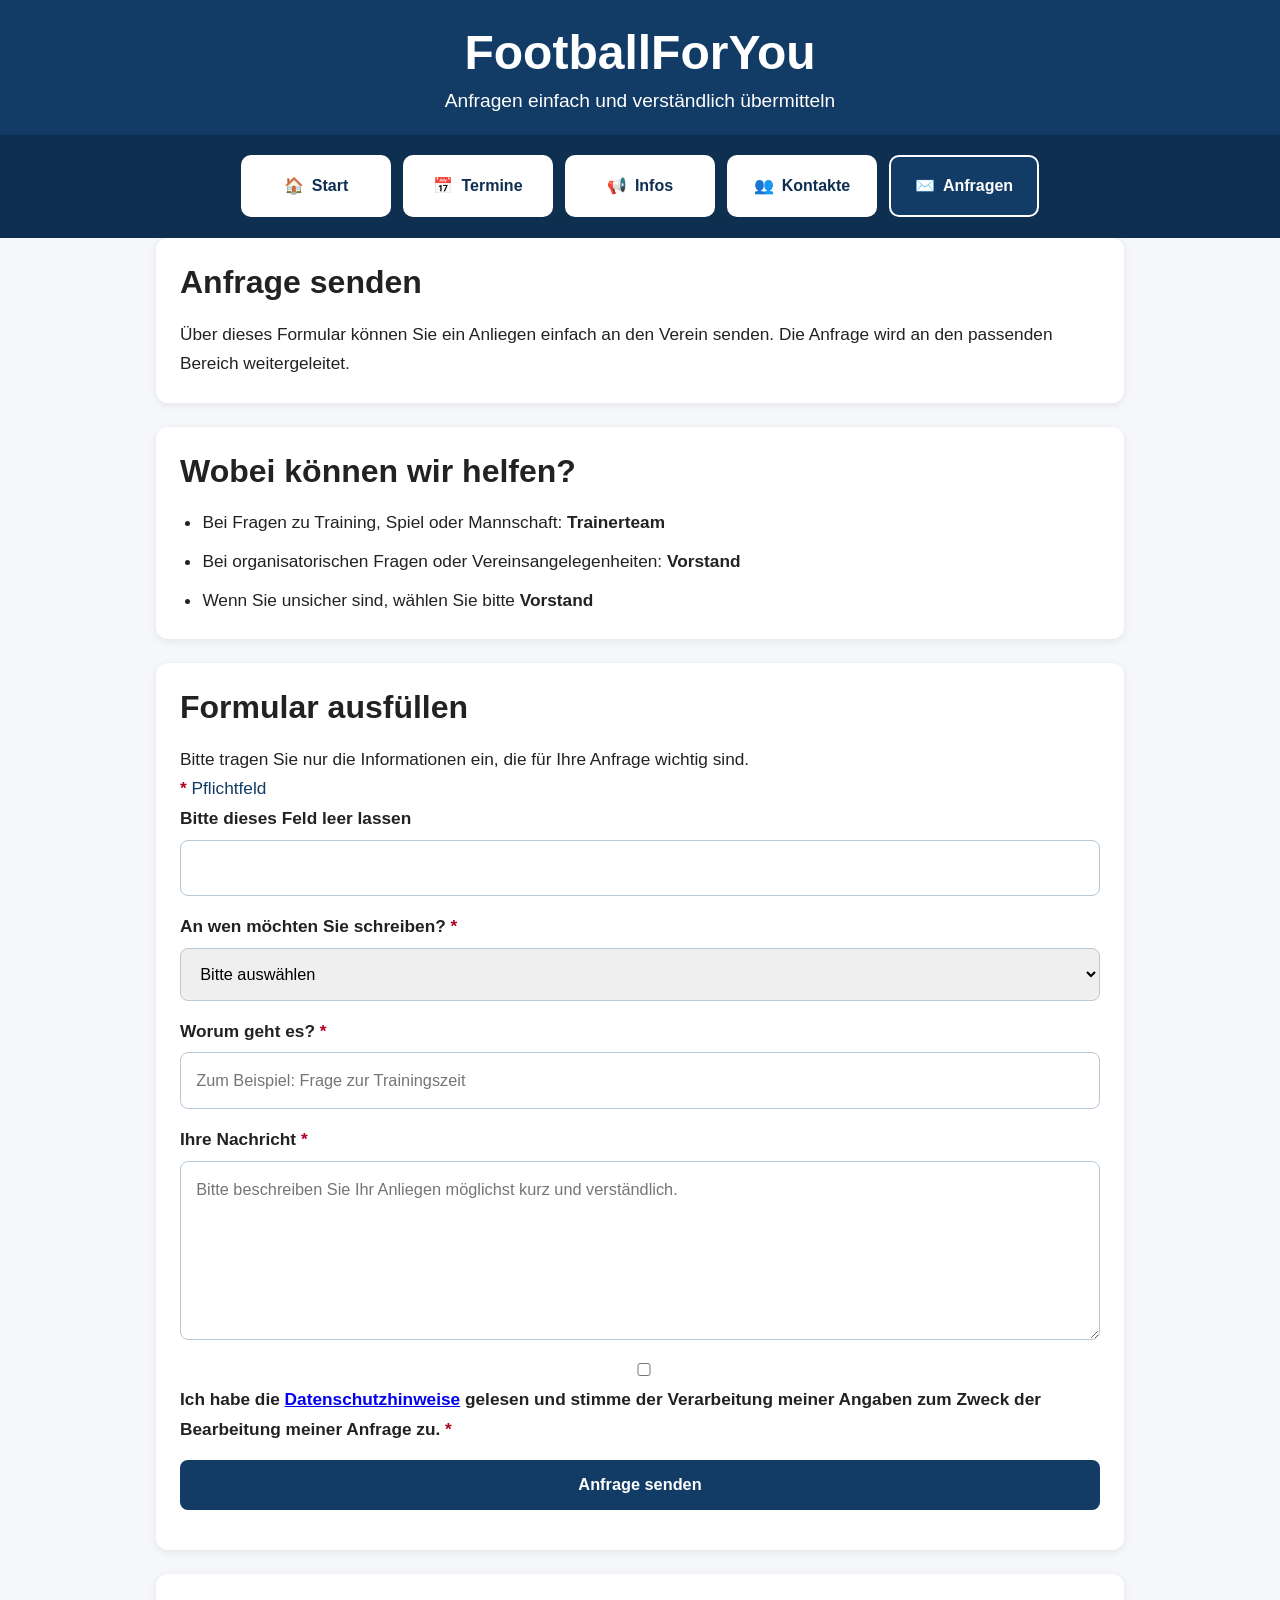
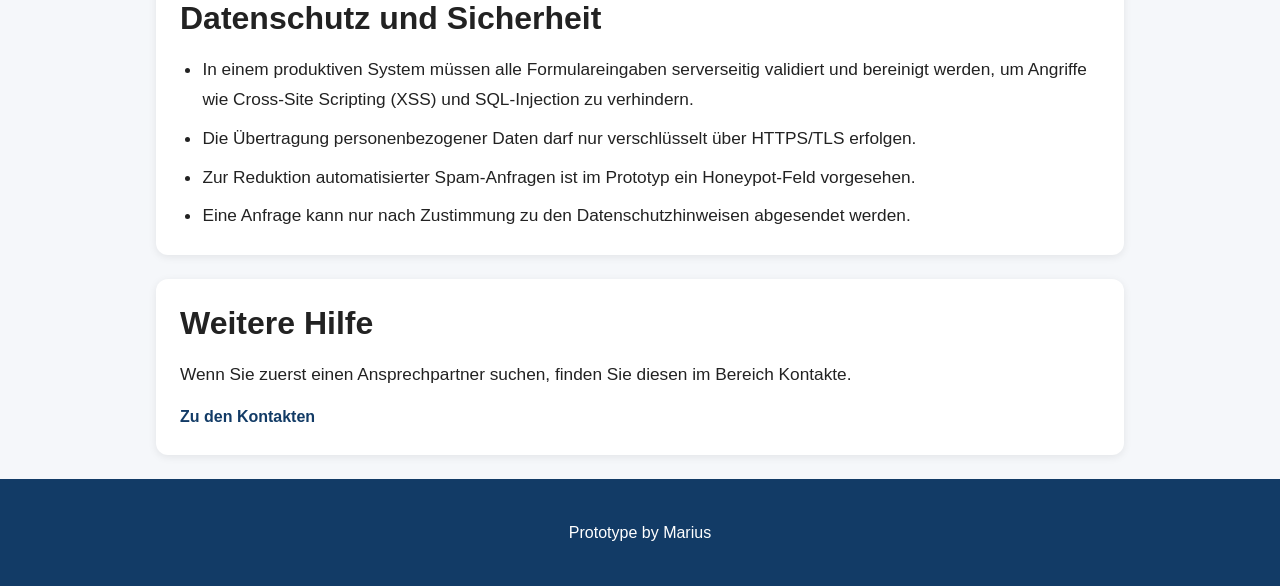
==== commit 15ac3c7c: "Update anfragen.html" ====
--- a/anfragen.html
+++ b/anfragen.html
@@ -52,6 +52,17 @@
       <p class="form-note"><span class="required-marker">*</span> Pflichtfeld</p>
 
       <form id="requestForm" class="request-form" novalidate>
+        <div class="form-group honeypot-field" aria-hidden="true">
+          <label for="website">Bitte dieses Feld leer lassen</label>
+          <input
+            type="text"
+            id="website"
+            name="website"
+            tabindex="-1"
+            autocomplete="off"
+          />
+        </div>
+
         <div class="form-group">
           <label for="empfaenger">An wen möchten Sie schreiben? <span class="required-marker">*</span></label>
           <select id="empfaenger" name="empfaenger" aria-required="true">
@@ -83,9 +94,31 @@
           ></textarea>
         </div>
 
+        <div class="form-group checkbox-group">
+          <label class="checkbox-label" for="datenschutz">
+            <input
+              type="checkbox"
+              id="datenschutz"
+              name="datenschutz"
+              aria-required="true"
+            />
+            Ich habe die <a href="#datenschutz-hinweis">Datenschutzhinweise</a> gelesen und stimme der Verarbeitung meiner Angaben zum Zweck der Bearbeitung meiner Anfrage zu. <span class="required-marker">*</span>
+          </label>
+        </div>
+
         <button type="button" onclick="submitRequest()">Anfrage senden</button>
         <p id="formMessage" class="info-message" aria-live="polite"></p>
       </form>
+    </section>
+
+    <section id="datenschutz-hinweis" class="content-box">
+      <h2>Datenschutz und Sicherheit</h2>
+      <ul class="info-list">
+        <li>In einem produktiven System müssen alle Formulareingaben serverseitig validiert und bereinigt werden, um Angriffe wie Cross-Site Scripting (XSS) und SQL-Injection zu verhindern.</li>
+        <li>Die Übertragung personenbezogener Daten darf nur verschlüsselt über HTTPS/TLS erfolgen.</li>
+        <li>Zur Reduktion automatisierter Spam-Anfragen ist im Prototyp ein Honeypot-Feld vorgesehen.</li>
+        <li>Eine Anfrage kann nur nach Zustimmung zu den Datenschutzhinweisen abgesendet werden.</li>
+      </ul>
     </section>
 
     <section class="content-box">
--- a/style.css
+++ b/style.css
@@ -257,6 +257,17 @@
   display: flex;
   flex-direction: column;
   gap: 0.4rem;
+}
+
+.form-note {
+  margin-bottom: 1rem;
+  font-size: 1rem;
+  color: #123b66;
+}
+
+.required-marker {
+  color: #b00020;
+  font-weight: bold;
 }
 
 label {
@@ -284,6 +295,11 @@
   border-color: #123b66;
 }
 
+.error-field {
+  border: 2px solid #b00020 !important;
+  background-color: #fff4f4;
+}
+
 /* Filter */
 
 .filter-help {
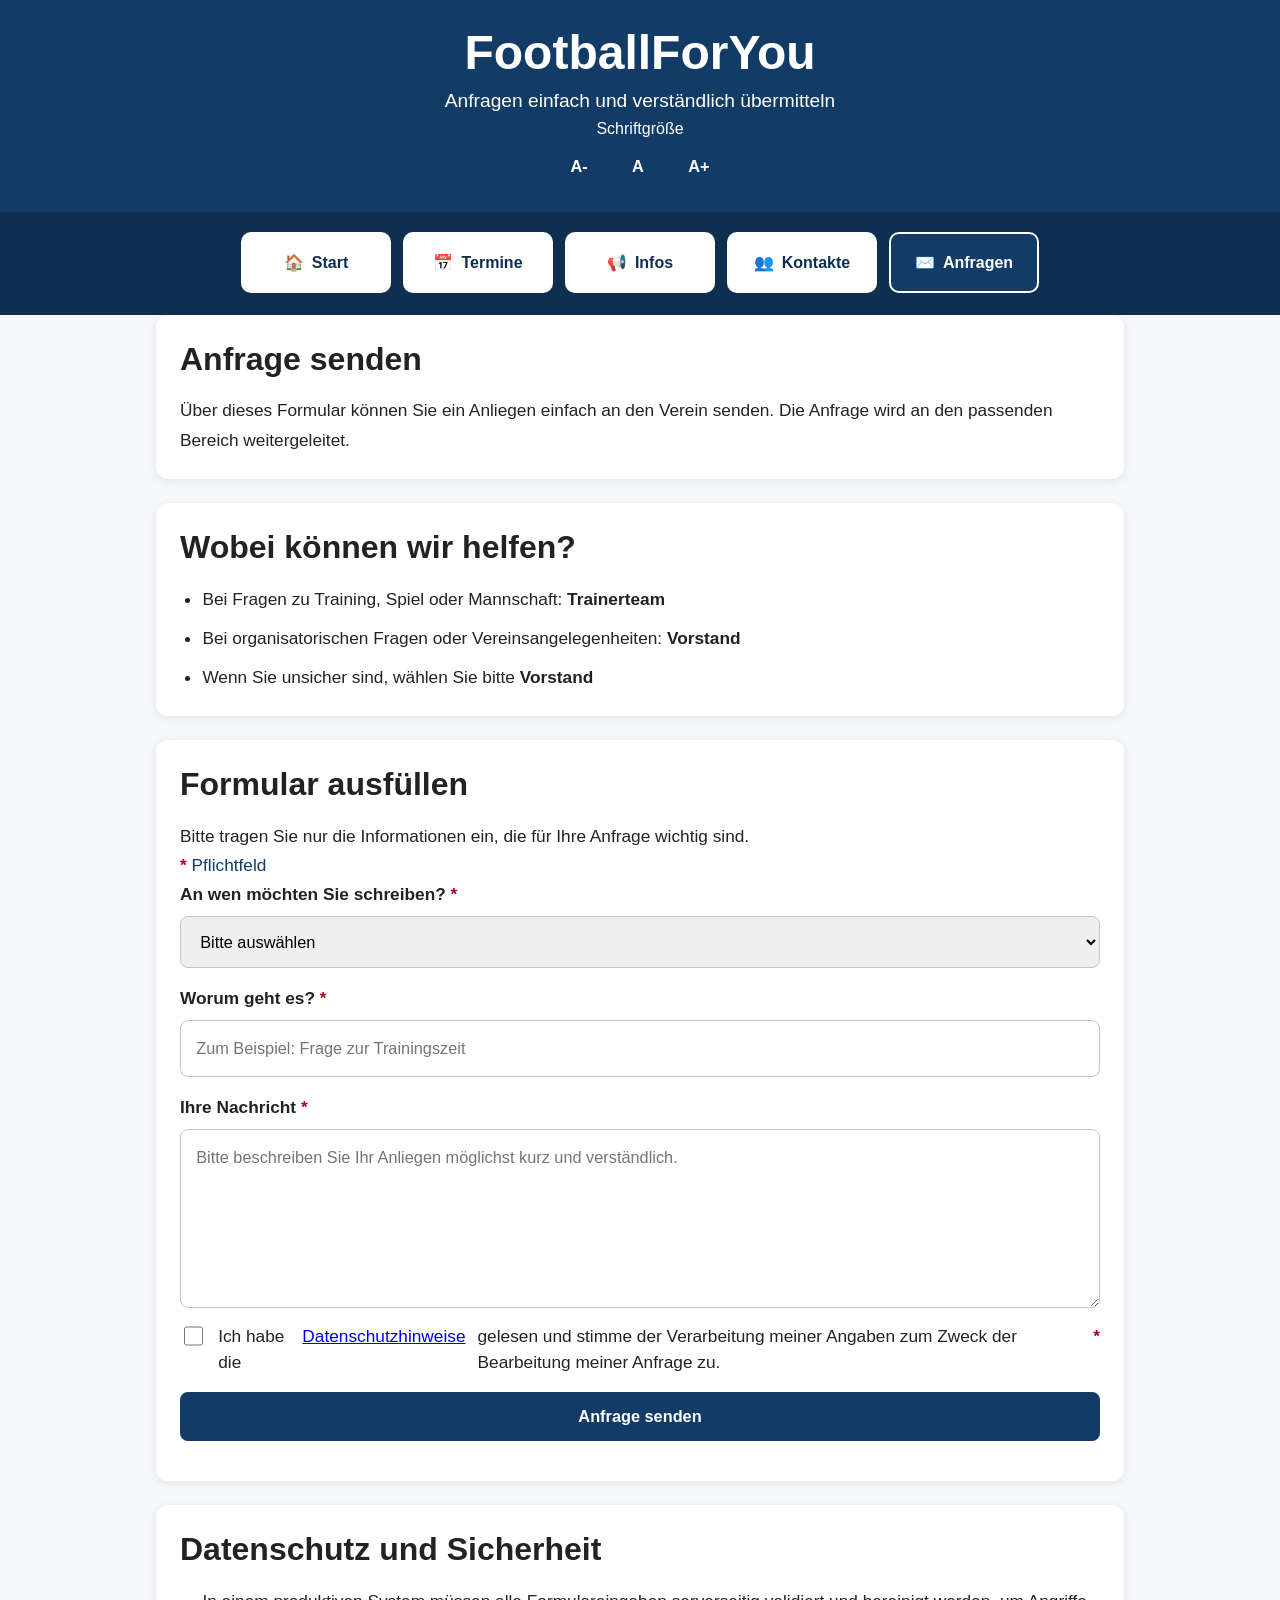
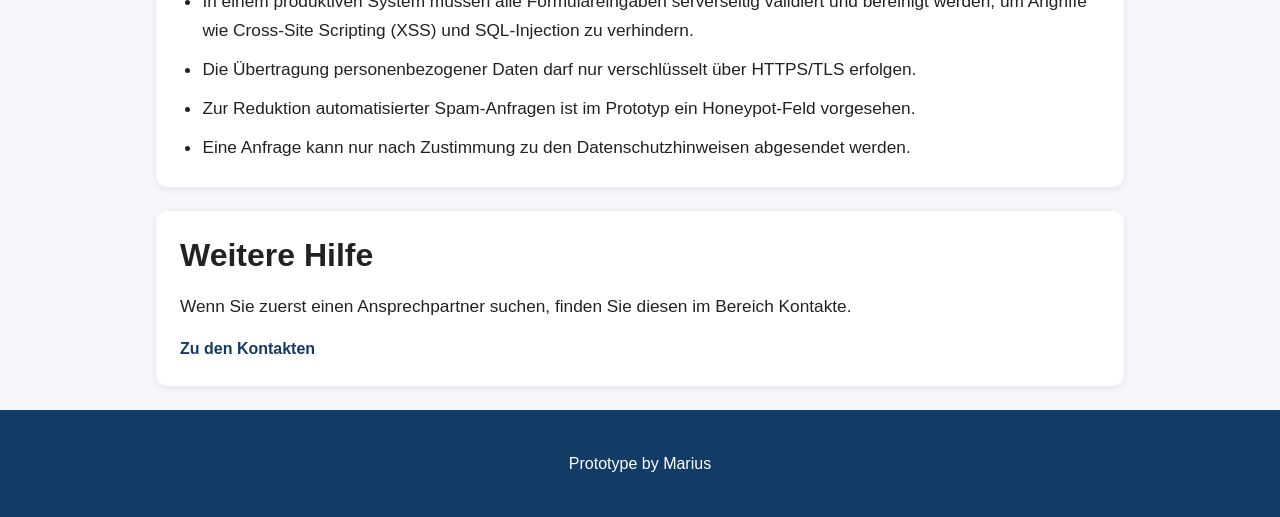
==== commit 431dbfd7: "Update anfragen.html" ====
--- a/anfragen.html
+++ b/anfragen.html
@@ -10,9 +10,20 @@
   <a class="skip-link" href="#main-content">Zum Inhalt springen</a>
 
   <header class="site-header">
-    <div class="container">
-      <h1>FootballForYou</h1>
-      <p>Anfragen einfach und verständlich übermitteln</p>
+    <div class="container header-inner">
+      <div class="header-text">
+        <h1>FootballForYou</h1>
+        <p>Anfragen einfach und verständlich übermitteln</p>
+      </div>
+
+      <div class="font-controls" aria-label="Schriftgröße anpassen">
+        <span class="font-controls-label">Schriftgröße</span>
+        <div class="font-buttons">
+          <button type="button" class="font-button" onclick="setFontSize('small')">A-</button>
+          <button type="button" class="font-button" onclick="setFontSize('default')">A</button>
+          <button type="button" class="font-button" onclick="setFontSize('large')">A+</button>
+        </div>
+      </div>
     </div>
   </header>
 
--- a/style.css
+++ b/style.css
@@ -295,9 +295,36 @@
   border-color: #123b66;
 }
 
+.checkbox-group {
+  gap: 0.75rem;
+}
+
+.checkbox-label {
+  display: flex;
+  align-items: flex-start;
+  gap: 0.75rem;
+  font-weight: normal;
+  line-height: 1.5;
+}
+
+.checkbox-label input[type="checkbox"] {
+  width: 1.2rem;
+  height: 1.2rem;
+  margin-top: 0.15rem;
+  flex-shrink: 0;
+}
+
 .error-field {
   border: 2px solid #b00020 !important;
   background-color: #fff4f4;
+}
+
+.honeypot-field {
+  position: absolute;
+  left: -9999px;
+  width: 1px;
+  height: 1px;
+  overflow: hidden;
 }
 
 /* Filter */
@@ -448,6 +475,10 @@
     text-align: center;
   }
 
+  .checkbox-label {
+    align-items: flex-start;
+  }
+
   .appointment-item {
     padding: 1rem;
   }
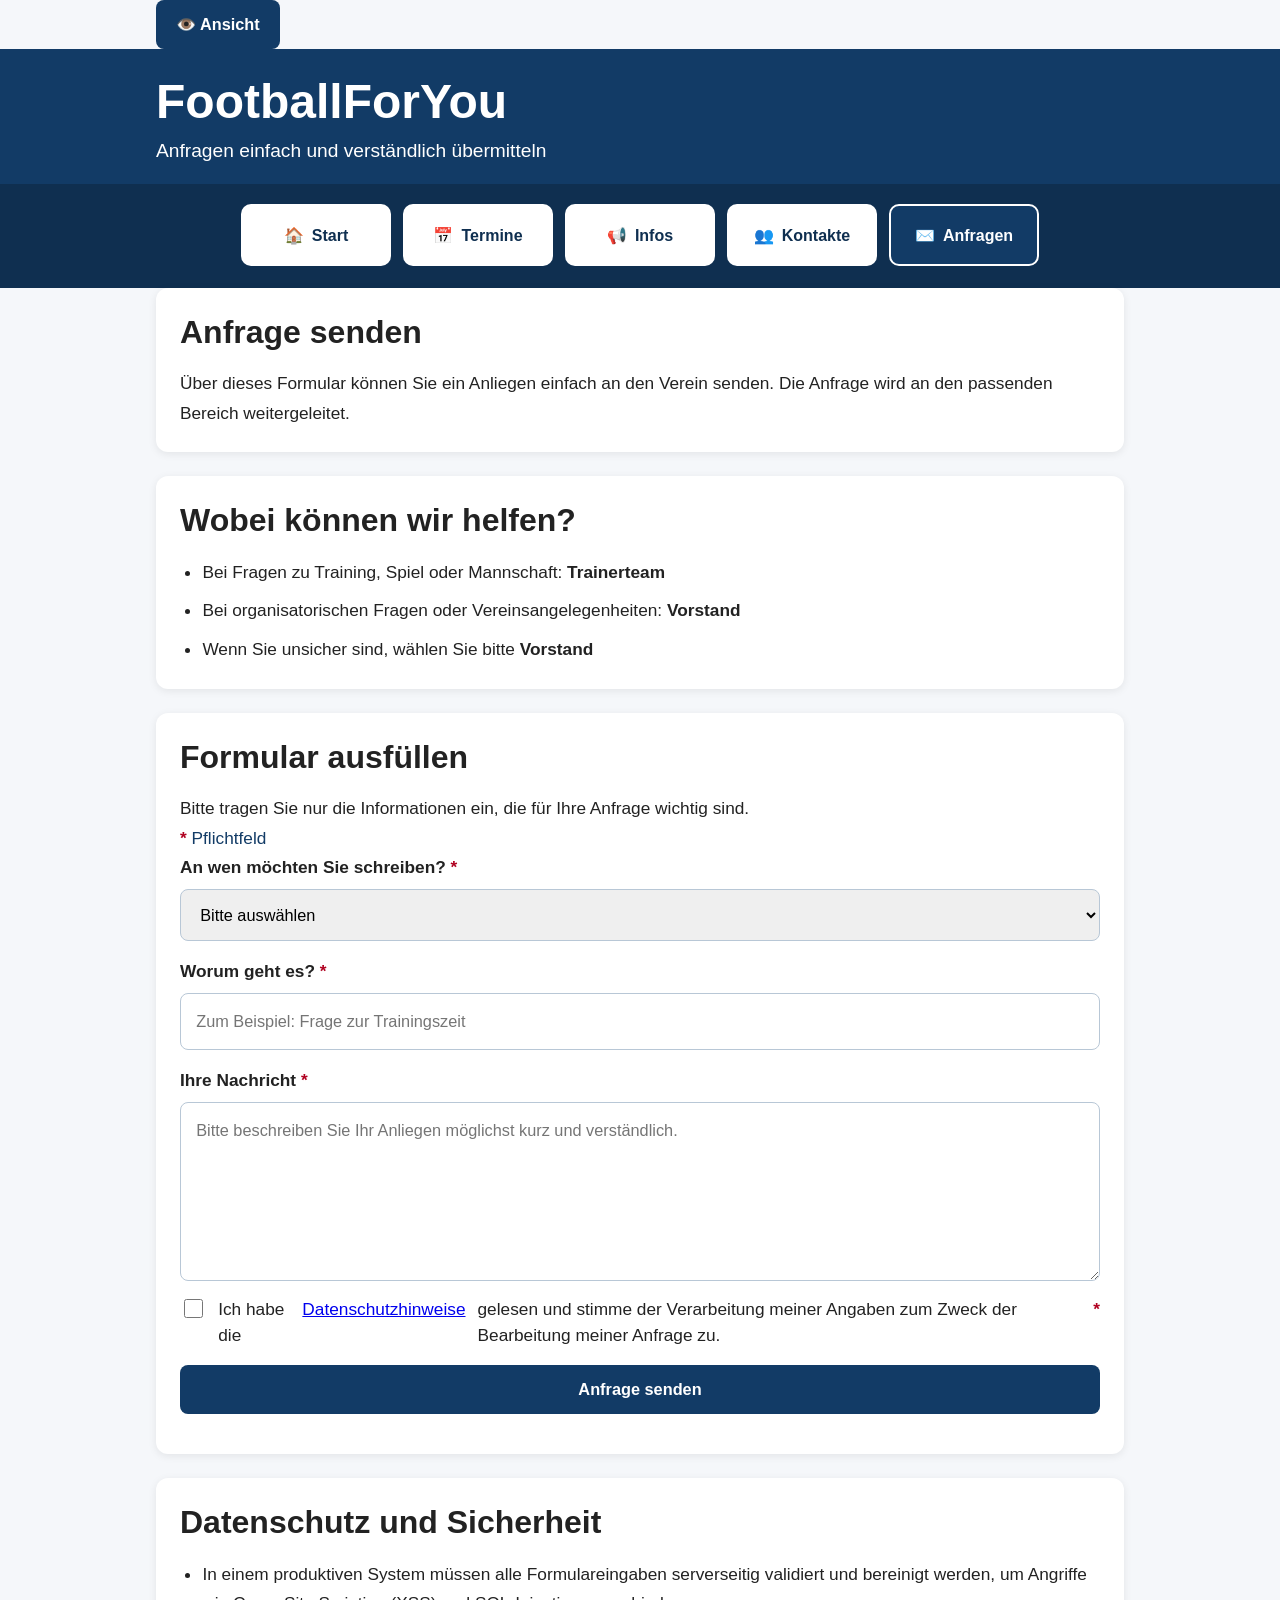
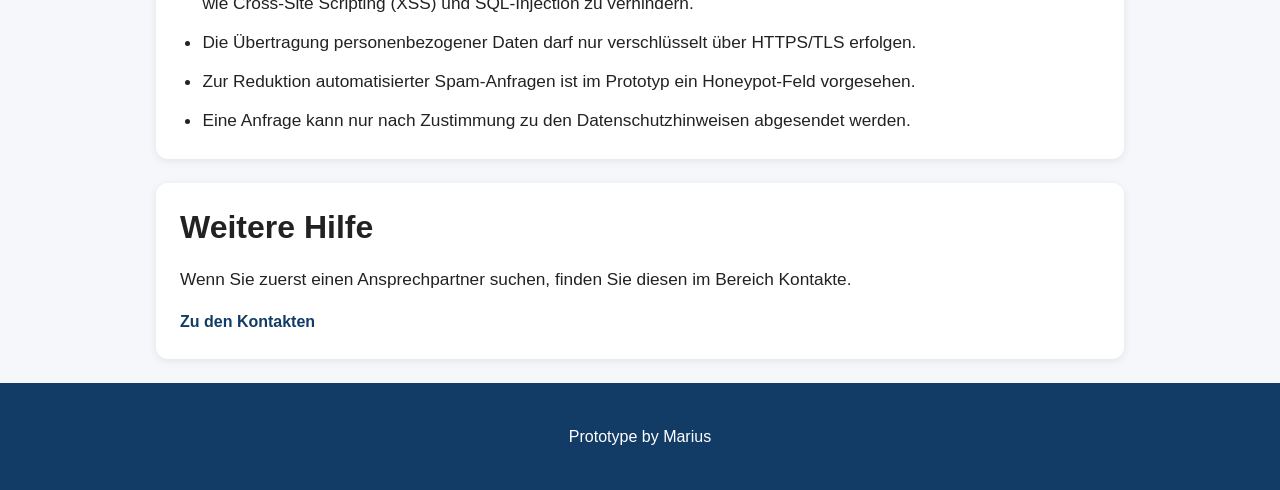
==== commit e7335a21: "Update anfragen.html" ====
--- a/anfragen.html
+++ b/anfragen.html
@@ -9,20 +9,43 @@
 <body>
   <a class="skip-link" href="#main-content">Zum Inhalt springen</a>
 
+  <div class="meta-bar">
+    <div class="container meta-bar-inner">
+      <div class="view-menu">
+        <button
+          type="button"
+          class="view-menu-button"
+          onclick="toggleViewMenu()"
+          aria-expanded="false"
+          aria-controls="viewMenuPanel"
+          id="viewMenuToggle"
+        >
+          👁️ Ansicht
+        </button>
+
+        <div class="view-menu-panel" id="viewMenuPanel" hidden>
+          <p class="view-menu-title">Schriftgröße anpassen</p>
+          <div class="view-menu-options">
+            <button type="button" class="font-button" onclick="setFontSize('small')">
+              A- Kleinere Schrift
+            </button>
+            <button type="button" class="font-button" onclick="setFontSize('default')">
+              A Standard
+            </button>
+            <button type="button" class="font-button" onclick="setFontSize('large')">
+              A+ Größere Schrift
+            </button>
+          </div>
+        </div>
+      </div>
+    </div>
+  </div>
+
   <header class="site-header">
     <div class="container header-inner">
       <div class="header-text">
         <h1>FootballForYou</h1>
         <p>Anfragen einfach und verständlich übermitteln</p>
-      </div>
-
-      <div class="font-controls" aria-label="Schriftgröße anpassen">
-        <span class="font-controls-label">Schriftgröße</span>
-        <div class="font-buttons">
-          <button type="button" class="font-button" onclick="setFontSize('small')">A-</button>
-          <button type="button" class="font-button" onclick="setFontSize('default')">A</button>
-          <button type="button" class="font-button" onclick="setFontSize('large')">A+</button>
-        </div>
       </div>
     </div>
   </header>
--- a/style.css
+++ b/style.css
@@ -8,6 +8,18 @@
   line-height: 1.7;
   background-color: #f5f7fa;
   color: #222;
+}
+
+body.font-small {
+  font-size: 0.92rem;
+}
+
+body.font-default {
+  font-size: 1rem;
+}
+
+body.font-large {
+  font-size: 1.14rem;
 }
 
 .container {
@@ -39,7 +51,18 @@
   background-color: #123b66;
   color: white;
   padding: 1.5rem 0 1.25rem;
-  text-align: center;
+}
+
+.header-inner {
+  display: flex;
+  justify-content: space-between;
+  align-items: flex-start;
+  gap: 1.5rem;
+}
+
+.header-text {
+  flex: 1;
+  text-align: left;
 }
 
 .site-header h1 {
@@ -53,6 +76,52 @@
   margin: 0;
   font-size: 1.2rem;
   line-height: 1.45;
+}
+
+.font-controls {
+  background-color: rgba(255, 255, 255, 0.14);
+  border: 1px solid rgba(255, 255, 255, 0.35);
+  border-radius: 10px;
+  padding: 0.75rem;
+  min-width: 190px;
+}
+
+.font-controls-label {
+  display: block;
+  font-weight: bold;
+  margin-bottom: 0.5rem;
+}
+
+.font-buttons {
+  display: flex;
+  gap: 0.5rem;
+}
+
+.font-button {
+  background-color: #ffffff;
+  color: #123b66;
+  border: 2px solid transparent;
+  padding: 0.7rem 0.9rem;
+  border-radius: 8px;
+  font-weight: bold;
+  min-width: 52px;
+}
+
+.font-button:hover {
+  background-color: #eaf1f8;
+  opacity: 1;
+}
+
+.font-button.active-font {
+  background-color: #ffbf47;
+  color: #000;
+  border-color: #ffffff;
+}
+
+.font-button:focus,
+.font-button:focus-visible {
+  outline: 3px solid #ffbf47;
+  outline-offset: 2px;
 }
 
 .main-nav {
@@ -327,8 +396,6 @@
   overflow: hidden;
 }
 
-/* Filter */
-
 .filter-help {
   margin-bottom: 0.75rem;
   font-size: 1.05rem;
@@ -383,8 +450,6 @@
   outline-offset: 3px;
 }
 
-/* Terminliste */
-
 .appointment-list {
   display: grid;
   gap: 1rem;
@@ -425,12 +490,33 @@
     padding: 1.25rem 0 1rem;
   }
 
+  .header-inner {
+    flex-direction: column;
+    align-items: stretch;
+  }
+
+  .header-text {
+    text-align: center;
+  }
+
   .site-header h1 {
     font-size: 2.2rem;
   }
 
   .site-header p {
     font-size: 1rem;
+  }
+
+  .font-controls {
+    min-width: 0;
+  }
+
+  .font-buttons {
+    flex-wrap: wrap;
+  }
+
+  .font-button {
+    flex: 1;
   }
 
   .nav-container {
